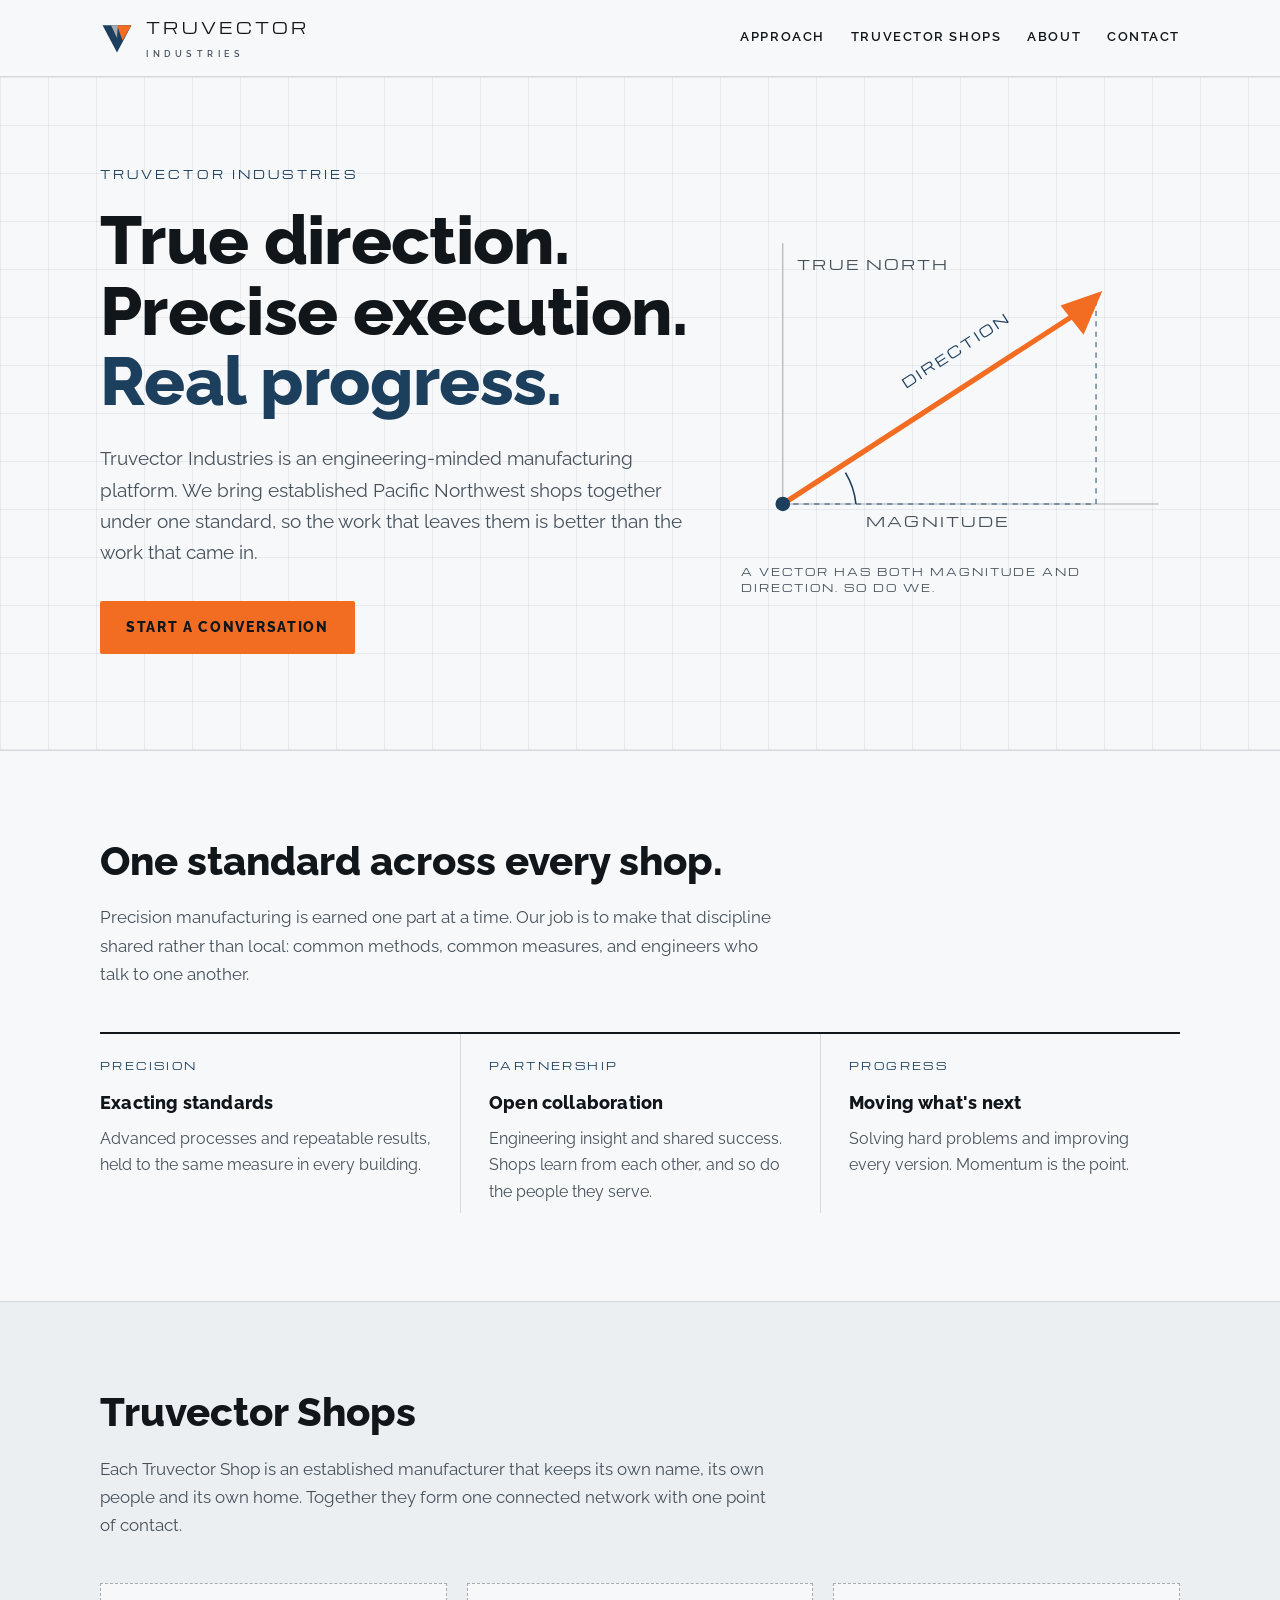
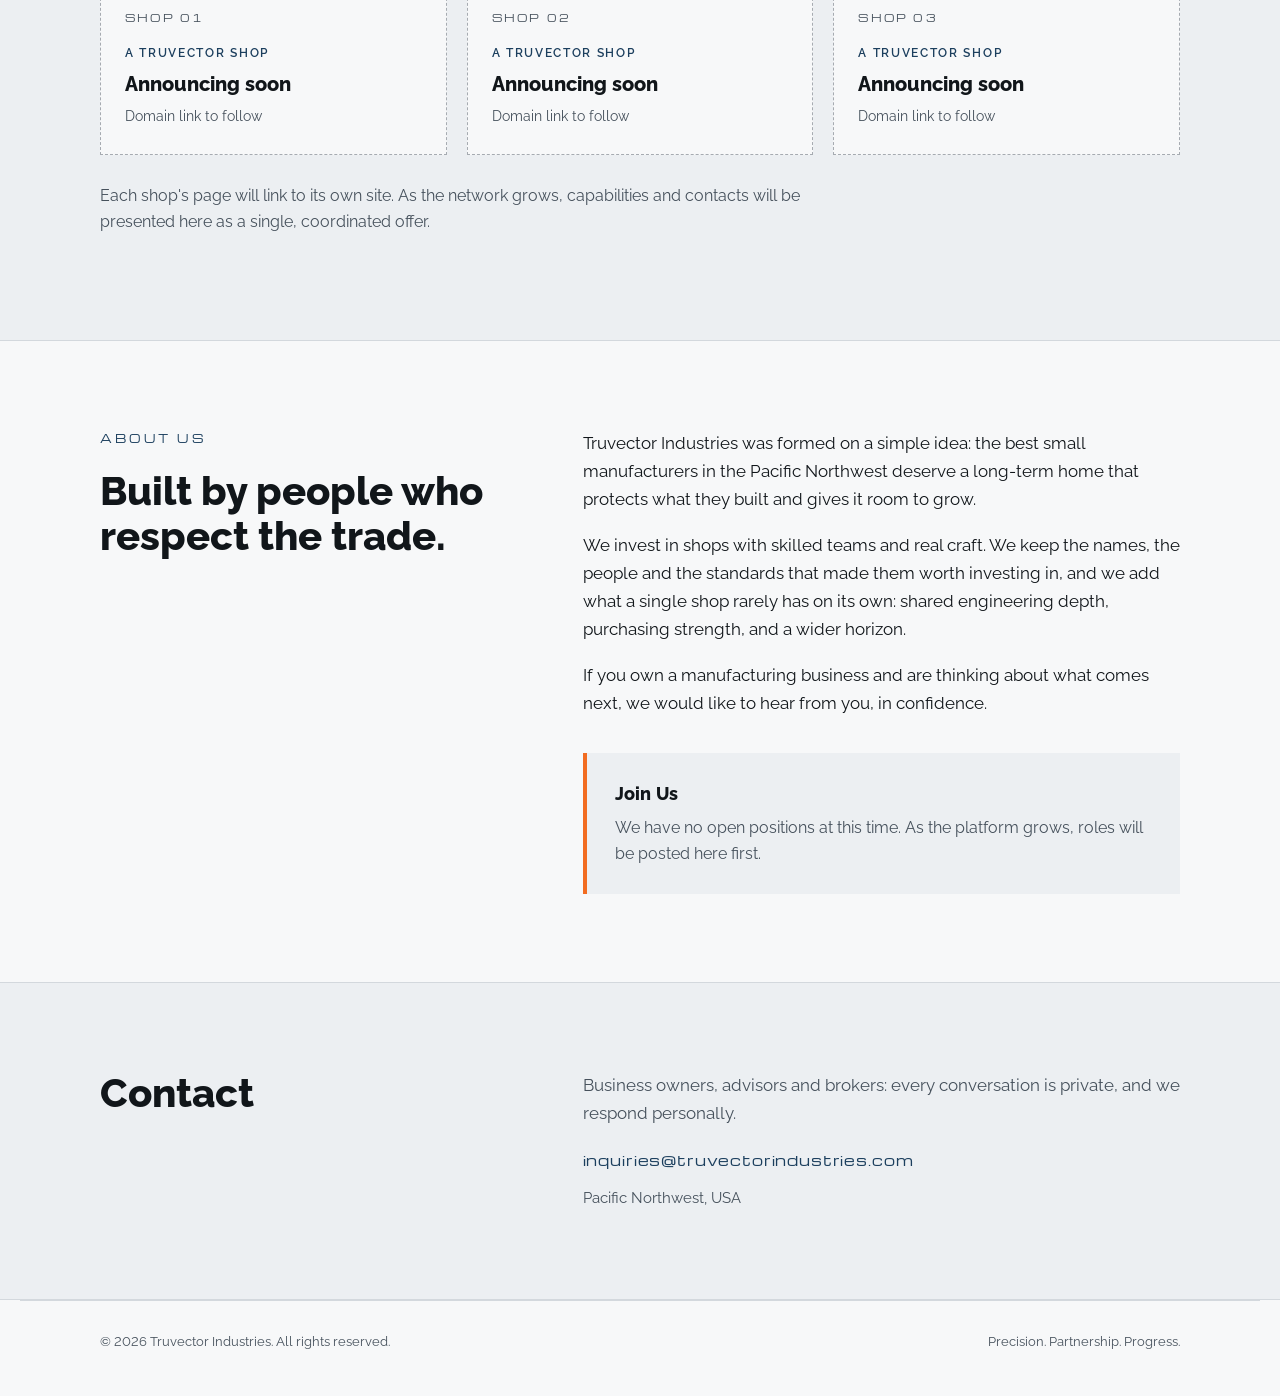
==== public/index.html @ e2d57e3a "Add Truvector CapEx dashboard project Co-Authored-By: Claude Opus 5.5 <noreply@anthropic.com> Claude" ====
<!doctype html>
<html lang="en">
<head>
<meta charset="utf-8">
<meta name="viewport" content="width=device-width, initial-scale=1">
<meta name="robots" content="noindex, nofollow">
<title>Truvector Industries</title>
<link rel="preconnect" href="https://fonts.googleapis.com">
<link rel="preconnect" href="https://fonts.gstatic.com" crossorigin>
<link rel="stylesheet" href="https://fonts.googleapis.com/css2?family=Michroma&family=Raleway:wght@400;500;600;800&family=IBM+Plex+Mono:wght@400;600&display=swap">
<style>body{margin:0}html{-webkit-text-size-adjust:100%}

:root {
  --bg: #F7F8F9;
  --bg-alt: #ECEFF2;
  --ink: #11161A;
  --ink-soft: #46515C;
  --blue: #1C3F5E;
  --blue-text: #1C3F5E;
  --orange: #F26C21;
  --silver: #A6ABB1;
  --rule: #D3D8DD;
  --grid: rgba(28,63,94,.07);
  --btn-bg: #F26C21;
  --btn-ink: #11161A;
  --panel: #FFFFFF;
  --up: #2F6B45;
  --down: #9A3324;
  --track: #E3E7EB;
  --font-mono: "IBM Plex Mono", ui-monospace, Menlo, Consolas, monospace;
  --font-display: "Raleway", "Helvetica Neue", Arial, sans-serif;
  --font-tech: "Michroma", "Eurostile", "Arial Black", sans-serif;
}
@media (prefers-color-scheme: dark) {
  :root:not([data-theme="light"]) {
    color-scheme: dark;
    --bg: #0F151A;
    --bg-alt: #151C22;
    --ink: #EEF1F4;
    --ink-soft: #AEB7C0;
    --blue-text: #8CB4DB;
    --rule: #2A343D;
    --grid: rgba(140,180,219,.08);
    --panel: #151C22;
    --up: #7DBE92;
    --down: #E58A78;
    --track: #232D35;
  }
}
:root[data-theme="dark"] {
  color-scheme: dark;
  --bg: #0F151A;
  --bg-alt: #151C22;
  --ink: #EEF1F4;
  --ink-soft: #AEB7C0;
  --blue-text: #8CB4DB;
  --rule: #2A343D;
  --grid: rgba(140,180,219,.08);
  --panel: #151C22;
  --up: #7DBE92;
  --down: #E58A78;
  --track: #232D35;
}

* { box-sizing: border-box; }
html { scroll-behavior: smooth; }
body {
  background: var(--bg);
  color: var(--ink);
  font-family: var(--font-display);
  font-size: 17px;
  line-height: 1.65;
  font-variant-numeric: lining-nums;
  padding-inline: 20px;
}
@media (prefers-reduced-motion: reduce) { html { scroll-behavior: auto; } }

a { color: var(--blue-text); }
:focus-visible { outline: 3px solid var(--blue-text); outline-offset: 3px; }
.lg-b { fill: var(--blue-text); } .lg-o { fill: var(--orange); } .lg-s { fill: var(--silver); }
.dg-axis { stroke: var(--silver); } .dg-dash { stroke: var(--blue-text); opacity: .6; } .dg-dot { fill: var(--blue-text); } .dg-arc { stroke: var(--blue-text); }
.dg-t text { fill: var(--ink-soft); } .dg-t text.b { fill: var(--blue-text); }
.skip { position: absolute; left: 16px; top: -100px; z-index: 10; background: var(--ink); color: var(--bg); padding: 12px 18px; font-weight: 800; text-decoration: none; }
.skip:focus { top: 8px; }
.vh { position: absolute; width: 1px; height: 1px; margin: -1px; padding: 0; overflow: hidden; clip: rect(0 0 0 0); white-space: nowrap; border: 0; }

.wrap { max-width: 1080px; margin-inline: auto; }

/* header */
.site-header {
  position: sticky; top: env(safe-area-inset-top, 0px); z-index: 5;
  background: var(--bg);
  border-bottom: 1px solid var(--rule);
  margin-inline: -20px; padding-inline: 20px;
}
.site-header .wrap { display: flex; align-items: center; justify-content: space-between; gap: 16px; padding-block: 14px; }
.brand { display: flex; align-items: center; gap: 12px; text-decoration: none; color: var(--ink); }
.brand svg { width: 34px; height: 34px; flex: none; }
.brand-name { font-family: var(--font-tech); font-size: 15px; letter-spacing: .22em; line-height: 1; }
.brand-sub { display: block; font-size: 9px; letter-spacing: .5em; color: var(--ink-soft); margin-top: 5px; font-family: var(--font-display); font-weight: 600; }
nav { display: flex; gap: 26px; }
nav a { display: inline-flex; align-items: center; min-height: 44px; font-size: 13px; letter-spacing: .12em; text-transform: uppercase; font-weight: 600; color: var(--ink); text-decoration: none; border-bottom: 2px solid transparent; }
nav a:hover { border-bottom-color: var(--orange); }
@media (max-width: 720px) { nav a:not(.keep) { display: none; } nav { gap: 0; } }

/* hero */
.hero {
  background-image:
    linear-gradient(var(--grid) 1px, transparent 1px),
    linear-gradient(90deg, var(--grid) 1px, transparent 1px);
  background-size: 48px 48px;
  margin-inline: -20px; padding-inline: 20px;
  border-bottom: 1px solid var(--rule);
}
.hero .wrap { display: grid; grid-template-columns: 1.15fr .85fr; gap: 48px; align-items: center; padding-block: 88px 96px; }
@media (max-width: 860px) { .hero .wrap { grid-template-columns: 1fr; gap: 36px; padding-block: 56px 64px; } }
.eyebrow { font-family: var(--font-tech); font-size: 11px; letter-spacing: .28em; text-transform: uppercase; color: var(--blue-text); margin: 0 0 22px; }
h1 { font-size: clamp(38px, 6vw, 68px); line-height: 1.04; font-weight: 800; letter-spacing: -.01em; margin: 0 0 26px; text-wrap: balance; }
h1 .o { color: var(--blue-text); }
.lede { font-size: 19px; color: var(--ink-soft); max-width: 34em; margin: 0 0 32px; }
.btn { display: inline-block; background: var(--btn-bg); color: var(--btn-ink); font-weight: 800; font-size: 14px; letter-spacing: .12em; text-transform: uppercase; text-decoration: none; padding: 15px 26px; border-radius: 2px; }
.btn:hover { filter: brightness(1.06); }
.hero figure { margin: 0; }
.hero svg { width: 100%; height: auto; display: block; }
.hero figcaption { font-family: var(--font-tech); font-size: 10px; letter-spacing: .2em; text-transform: uppercase; color: var(--ink-soft); margin-top: 8px; }

/* sections */
section { padding-block: 88px; scroll-margin-top: 70px; }
@media (max-width: 720px) { section { padding-block: 60px; } }
.alt { background: var(--bg-alt); margin-inline: -20px; padding-inline: 20px; border-block: 1px solid var(--rule); }
h2 { font-size: clamp(28px, 4vw, 40px); line-height: 1.12; font-weight: 800; margin: 0 0 20px; text-wrap: balance; }
h3 { font-size: 18px; font-weight: 800; margin: 0 0 8px; letter-spacing: .01em; }
.intro { max-width: 40em; color: var(--ink-soft); margin: 0 0 44px; }
.split { display: grid; grid-template-columns: 5fr 7fr; gap: 56px; }
@media (max-width: 860px) { .split { grid-template-columns: 1fr; gap: 24px; } }

/* pillars */
.pillars { display: grid; grid-template-columns: repeat(3, 1fr); gap: 0; border-top: 2px solid var(--ink); }
.pillar { padding: 24px 28px 8px 0; }
.pillar + .pillar { padding-left: 28px; border-left: 1px solid var(--rule); }
.pillar p { margin: 0; color: var(--ink-soft); font-size: 16px; }
.pillar .tag { font-family: var(--font-tech); font-size: 10px; letter-spacing: .24em; color: var(--blue-text); display: block; margin-bottom: 14px; }
@media (max-width: 760px) {
  .pillars { grid-template-columns: 1fr; }
  .pillar, .pillar + .pillar { padding: 22px 0; border-left: 0; border-bottom: 1px solid var(--rule); }
}

/* shops */
.shops { display: grid; grid-template-columns: repeat(3, 1fr); gap: 20px; margin-top: 8px; }
@media (max-width: 860px) { .shops { grid-template-columns: 1fr; } }
.slot { border: 1.5px dashed var(--silver); padding: 26px 24px; min-height: 172px; display: flex; flex-direction: column; justify-content: space-between; background: var(--bg); }
.slot .kicker { font-family: var(--font-tech); font-size: 10px; letter-spacing: .22em; text-transform: uppercase; color: var(--ink-soft); }
.slot .nm { font-size: 20px; font-weight: 800; }
.slot .nm small { display: block; font-size: 12px; font-weight: 600; letter-spacing: .14em; text-transform: uppercase; color: var(--blue-text); margin-bottom: 4px; }
.slot .dom { font-size: 14px; color: var(--ink-soft); margin: 4px 0 0; }
.shop-note { margin-top: 28px; max-width: 44em; color: var(--ink-soft); font-size: 16px; }

/* about */
.about-body p { margin: 0 0 18px; max-width: 40em; }
.join { margin-top: 36px; padding: 26px 28px; border-left: 4px solid var(--orange); background: var(--bg-alt); max-width: 40em; }
.join h3 { margin-bottom: 6px; }
.join p { margin: 0; color: var(--ink-soft); font-size: 16px; }

/* contact */
.contact-box { display: grid; grid-template-columns: 5fr 7fr; gap: 56px; align-items: start; }
@media (max-width: 860px) { .contact-box { grid-template-columns: 1fr; gap: 20px; } }
.addr { font-family: var(--font-tech); font-size: 14px; letter-spacing: .06em; word-break: break-all; user-select: all; color: var(--blue-text); }

footer { border-top: 1px solid var(--rule); padding-block: 30px 44px; font-size: 13px; color: var(--ink-soft); }
footer .wrap { display: flex; flex-wrap: wrap; justify-content: space-between; gap: 10px 24px; }
</style>
</head>
<body>

<a class="skip" href="#main">Skip to main content</a>
<header class="site-header">
  <div class="wrap">
    <a class="brand" href="#main" aria-label="Truvector Industries, home">
      <svg viewBox="0 0 40 40" aria-hidden="true">
        <!-- PLACEHOLDER Vector Mark: replace with final SVG when logo files are produced -->
        <polygon class="lg-b" points="3,5 37,5 20,37"/>
        <polygon class="lg-o" points="20,5 37,5 26.5,23"/>
        <polygon class="lg-s" points="13,5 21,5 20,20"/>
      </svg>
      <span><span class="brand-name">TRUVECTOR</span><span class="brand-sub">INDUSTRIES</span></span>
    </a>
    <nav aria-label="Primary">
      <a href="#approach">Approach</a>
      <a href="#shops">Truvector Shops</a>
      <a href="#about">About</a>
      <!-- Optional: uncomment to link the CapEx dashboard from the main nav (it is unlinked by default)
      <a href="capex-dashboard.html">Market Data</a> -->
      <a class="keep" href="#contact">Contact</a>
    </nav>
  </div>
</header>

<main id="main" tabindex="-1">
  <div class="hero">
    <div class="wrap">
      <div>
        <p class="eyebrow">Truvector Industries</p>
        <h1>True direction. Precise execution. <span class="o">Real progress.</span></h1>
        <p class="lede">Truvector Industries is an engineering-minded manufacturing platform. We bring established Pacific Northwest shops together under one standard, so the work that leaves them is better than the work that came in.</p>
        <a class="btn" href="#contact">Start a conversation</a>
      </div>
      <figure>
        <svg viewBox="0 0 420 320" role="img" aria-label="Diagram of a vector showing magnitude and direction">
          <g class="dg-axis" fill="none" stroke-width="1">
            <line x1="40" y1="270" x2="400" y2="270"/>
            <line x1="40" y1="270" x2="40" y2="20"/>
          </g>
          <g class="dg-dash" stroke-width="1.5" stroke-dasharray="5 5" fill="none">
            <line x1="40" y1="270" x2="340" y2="270"/>
            <line x1="340" y1="270" x2="340" y2="72"/>
          </g>
          <line x1="40" y1="270" x2="330" y2="82" stroke="#F26C21" stroke-width="5" stroke-linecap="round"/>
          <polygon points="346,66 306,80 328,108" fill="#F26C21"/>
          <circle class="dg-dot" cx="40" cy="270" r="7"/>
          <path class="dg-arc" d="M 110 270 A 70 70 0 0 0 100 240" fill="none" stroke-width="1.5"/>
          <g class="dg-t" font-family="Michroma, Arial, sans-serif" font-size="13" letter-spacing="2">
            <text x="120" y="292">MAGNITUDE</text>
            <text class="b" x="158" y="160" transform="rotate(-33 158 160)">DIRECTION</text>
            <text x="54" y="46">TRUE NORTH</text>
          </g>
        </svg>
        <figcaption>A vector has both magnitude and direction. So do we.</figcaption>
      </figure>
    </div>
  </div>

  <section id="approach">
    <div class="wrap">
      <h2>One standard across every shop.</h2>
      <p class="intro">Precision manufacturing is earned one part at a time. Our job is to make that discipline shared rather than local: common methods, common measures, and engineers who talk to one another.</p>
      <div class="pillars">
        <div class="pillar">
          <span class="tag">PRECISION</span>
          <h3>Exacting standards</h3>
          <p>Advanced processes and repeatable results, held to the same measure in every building.</p>
        </div>
        <div class="pillar">
          <span class="tag">PARTNERSHIP</span>
          <h3>Open collaboration</h3>
          <p>Engineering insight and shared success. Shops learn from each other, and so do the people they serve.</p>
        </div>
        <div class="pillar">
          <span class="tag">PROGRESS</span>
          <h3>Moving what's next</h3>
          <p>Solving hard problems and improving every version. Momentum is the point.</p>
        </div>
      </div>
    </div>
  </section>

  <div class="alt">
    <section id="shops" style="padding-inline:0">
      <div class="wrap">
        <h2>Truvector Shops</h2>
        <p class="intro">Each Truvector Shop is an established manufacturer that keeps its own name, its own people and its own home. Together they form one connected network with one point of contact.</p>
        <div class="shops">
          <div class="slot">
            <span class="kicker">Shop 01</span>
            <div><div class="nm"><small>A Truvector Shop</small>Announcing soon</div><p class="dom">Domain link to follow</p></div>
          </div>
          <div class="slot">
            <span class="kicker">Shop 02</span>
            <div><div class="nm"><small>A Truvector Shop</small>Announcing soon</div><p class="dom">Domain link to follow</p></div>
          </div>
          <div class="slot">
            <span class="kicker">Shop 03</span>
            <div><div class="nm"><small>A Truvector Shop</small>Announcing soon</div><p class="dom">Domain link to follow</p></div>
          </div>
        </div>
        <p class="shop-note">Each shop's page will link to its own site. As the network grows, capabilities and contacts will be presented here as a single, coordinated offer.</p>
      </div>
    </section>
  </div>

  <section id="about">
    <div class="wrap split">
      <div>
        <p class="eyebrow">About Us</p>
        <h2>Built by people who respect the trade.</h2>
      </div>
      <div class="about-body">
        <p>Truvector Industries was formed on a simple idea: the best small manufacturers in the Pacific Northwest deserve a long-term home that protects what they built and gives it room to grow.</p>
        <p>We invest in shops with skilled teams and real craft. We keep the names, the people and the standards that made them worth investing in, and we add what a single shop rarely has on its own: shared engineering depth, purchasing strength, and a wider horizon.</p>
        <p>If you own a manufacturing business and are thinking about what comes next, we would like to hear from you, in confidence.</p>
        <div class="join" id="join">
          <h3>Join Us</h3>
          <p>We have no open positions at this time. As the platform grows, roles will be posted here first.</p>
        </div>
      </div>
    </div>
  </section>

  <div class="alt">
    <section id="contact" style="padding-inline:0">
      <div class="wrap contact-box">
        <div>
          <h2>Contact</h2>
        </div>
        <div>
          <p class="intro" style="margin-bottom:22px">Business owners, advisors and brokers: every conversation is private, and we respond personally.</p>
          <!-- TODO: replace with real mailbox once the domain and email are set up -->
          <p class="addr">inquiries@truvectorindustries.com</p>
          <p style="color:var(--ink-soft);font-size:15px;margin:14px 0 0">Pacific Northwest, USA</p>
        </div>
      </div>
    </section>
  </div>
</main>

<footer>
  <div class="wrap">
    <span>&copy; 2026 Truvector Industries. All rights reserved.</span>
    <span>Precision. Partnership. Progress.</span>
  </div>
</footer>

</body>
</html>
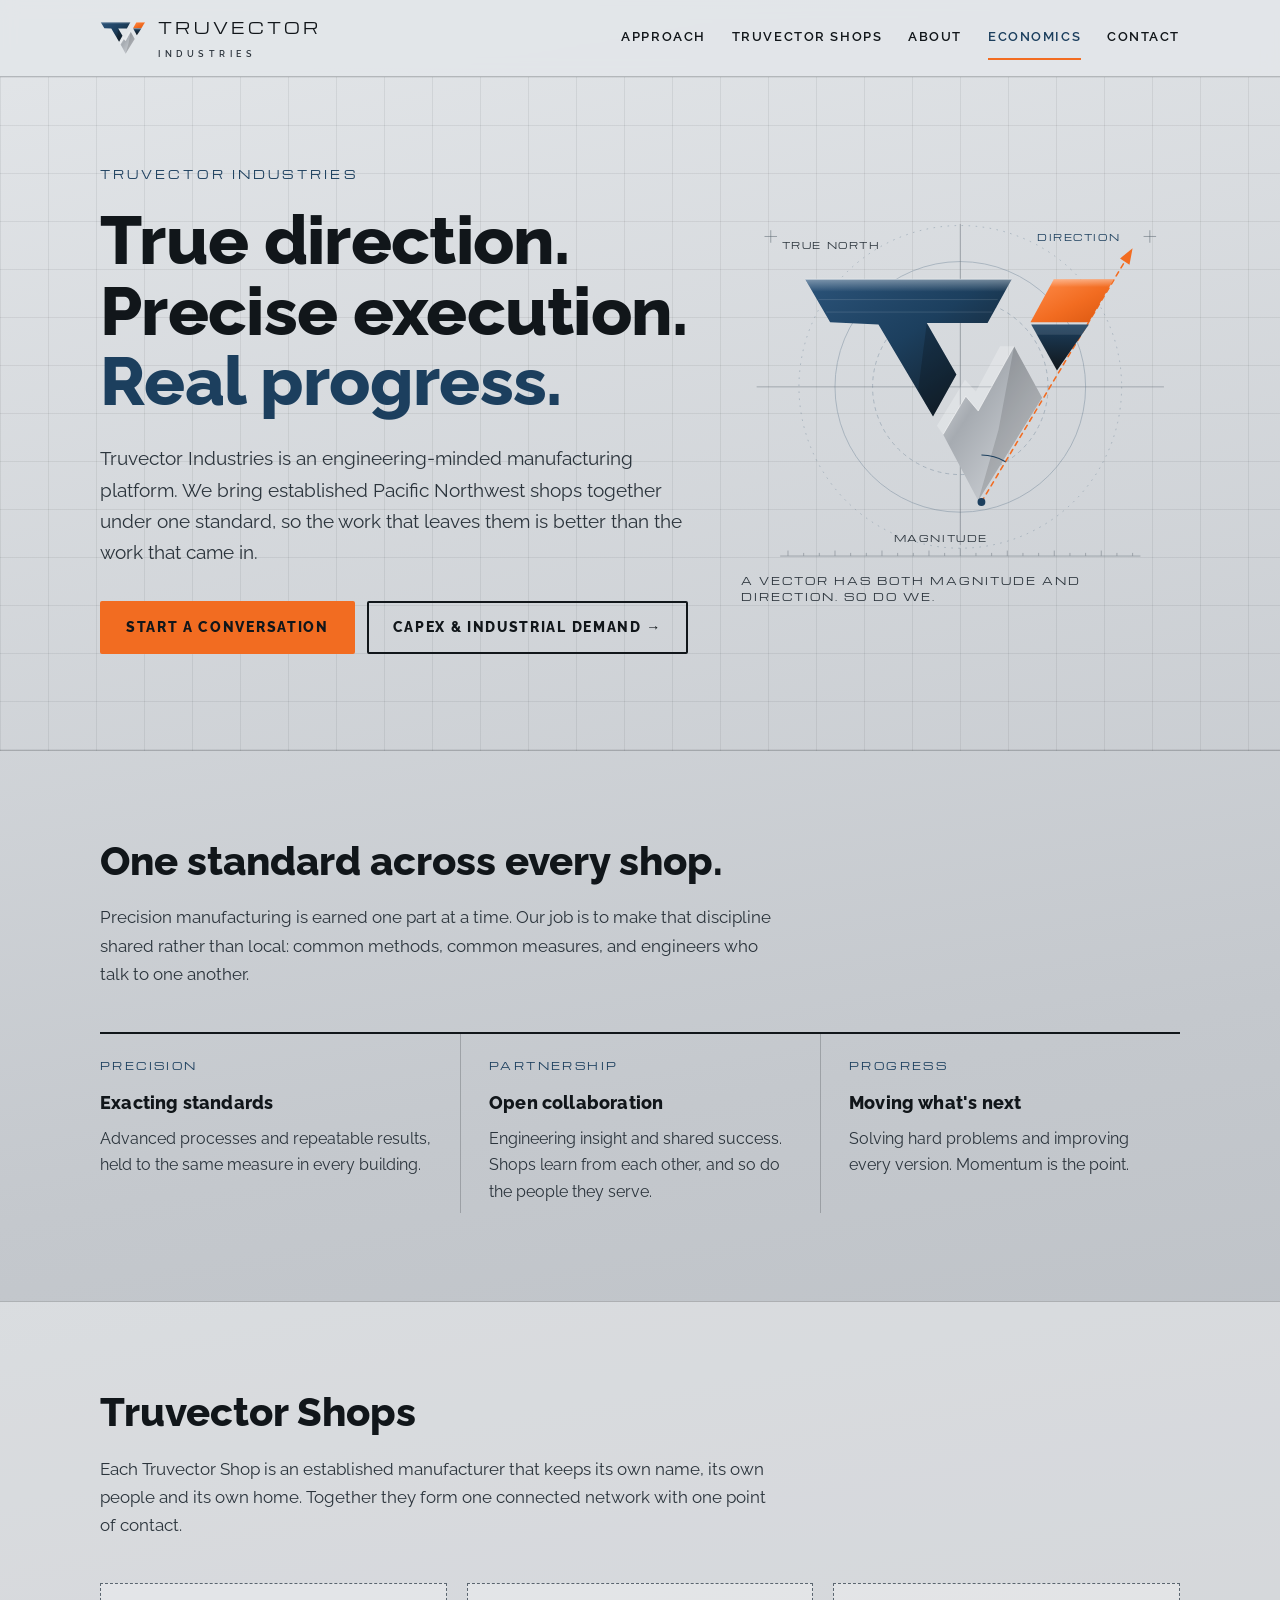
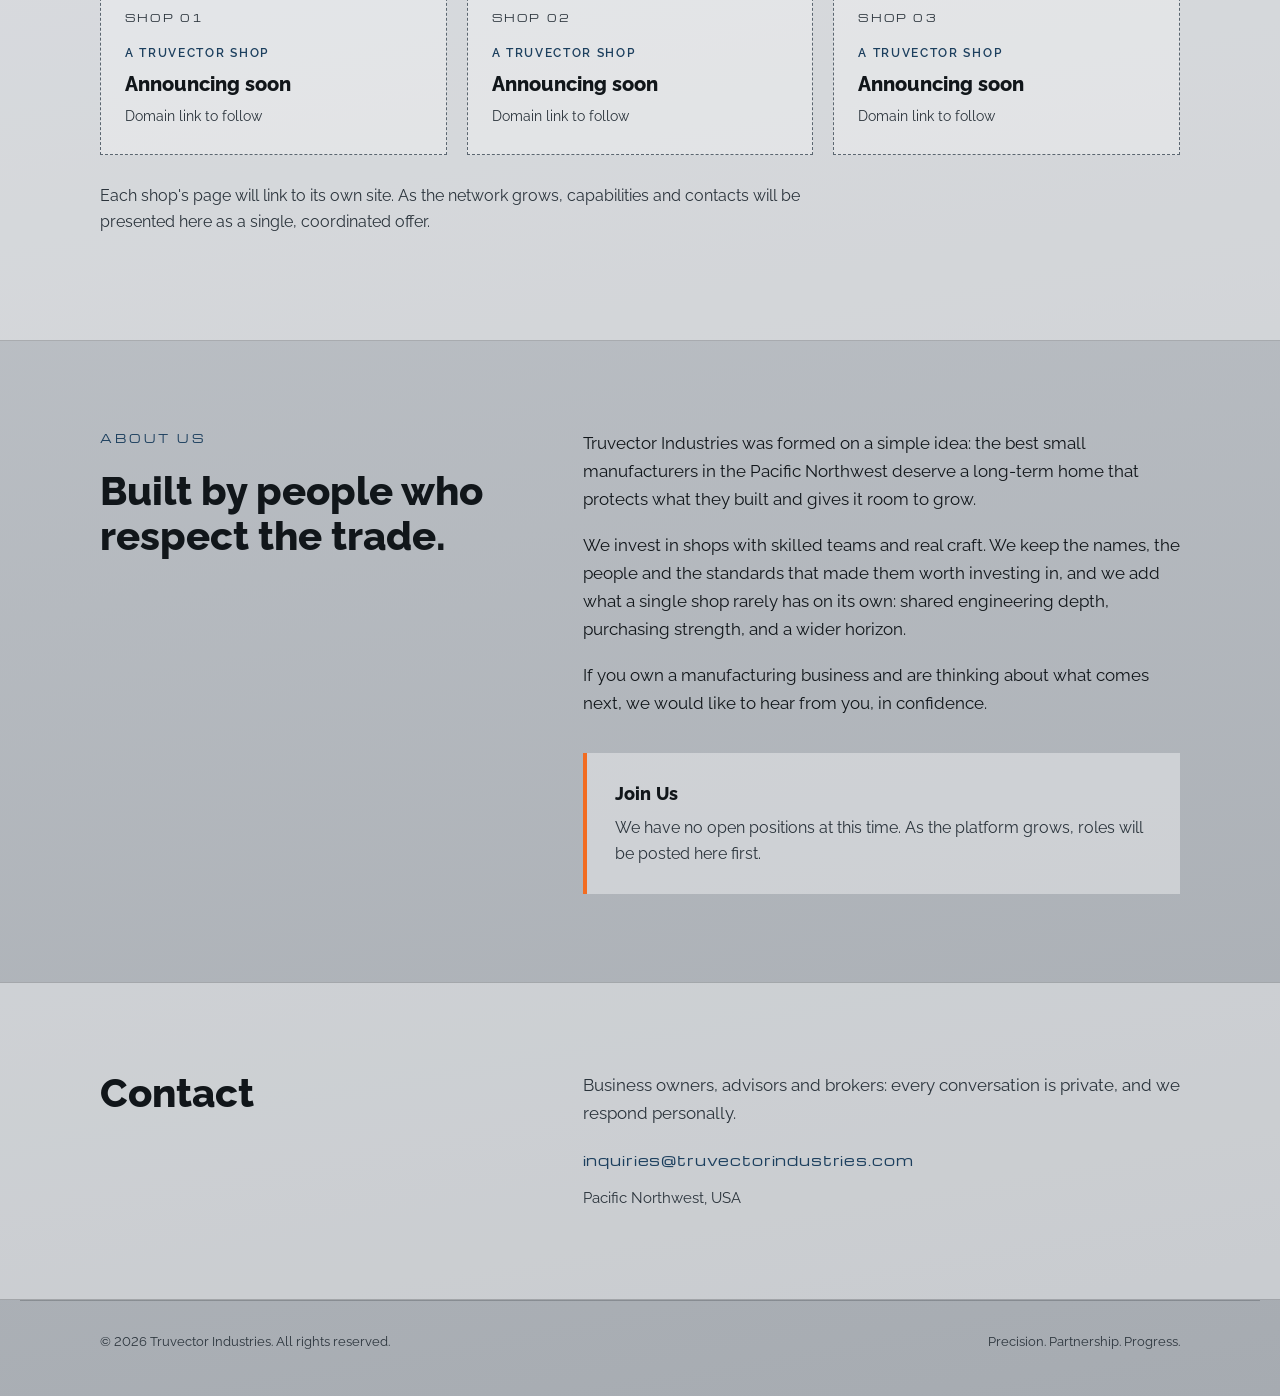
==== commit 28d9ff58: "Detailed Vector mark, Machined Silver gradient, link economics page from home Co-Authored-By: Claude" ====
--- a/public/index.html
+++ b/public/index.html
@@ -4,23 +4,27 @@
 <meta charset="utf-8">
 <meta name="viewport" content="width=device-width, initial-scale=1">
 <meta name="robots" content="noindex, nofollow">
+<link rel="icon" href="favicon.svg" type="image/svg+xml">
 <title>Truvector Industries</title>
 <link rel="preconnect" href="https://fonts.googleapis.com">
 <link rel="preconnect" href="https://fonts.gstatic.com" crossorigin>
 <link rel="stylesheet" href="https://fonts.googleapis.com/css2?family=Michroma&family=Raleway:wght@400;500;600;800&family=IBM+Plex+Mono:wght@400;600&display=swap">
 <style>body{margin:0}html{-webkit-text-size-adjust:100%}
 
+/* Machined Silver (#A6ABB1) is the page colour: a gradient from a light tint of it down to the pure brand value. */
 :root {
-  --bg: #F7F8F9;
-  --bg-alt: #ECEFF2;
+  color-scheme: light;
+  --silver-hi: #E3E6E9;
+  --silver: #A6ABB1;
+  --bg: #C9CDD1;
+  --bg-alt: rgba(255,255,255,.38);
   --ink: #11161A;
-  --ink-soft: #46515C;
+  --ink-soft: #2B343C;
   --blue: #1C3F5E;
   --blue-text: #1C3F5E;
   --orange: #F26C21;
-  --silver: #A6ABB1;
-  --rule: #D3D8DD;
-  --grid: rgba(28,63,94,.07);
+  --rule: rgba(17,22,26,.22);
+  --grid: rgba(17,22,26,.07);
   --btn-bg: #F26C21;
   --btn-ink: #11161A;
   --panel: #FFFFFF;
@@ -31,41 +35,17 @@
   --font-display: "Raleway", "Helvetica Neue", Arial, sans-serif;
   --font-tech: "Michroma", "Eurostile", "Arial Black", sans-serif;
 }
-@media (prefers-color-scheme: dark) {
-  :root:not([data-theme="light"]) {
-    color-scheme: dark;
-    --bg: #0F151A;
-    --bg-alt: #151C22;
-    --ink: #EEF1F4;
-    --ink-soft: #AEB7C0;
-    --blue-text: #8CB4DB;
-    --rule: #2A343D;
-    --grid: rgba(140,180,219,.08);
-    --panel: #151C22;
-    --up: #7DBE92;
-    --down: #E58A78;
-    --track: #232D35;
-  }
-}
-:root[data-theme="dark"] {
-  color-scheme: dark;
-  --bg: #0F151A;
-  --bg-alt: #151C22;
-  --ink: #EEF1F4;
-  --ink-soft: #AEB7C0;
-  --blue-text: #8CB4DB;
-  --rule: #2A343D;
-  --grid: rgba(140,180,219,.08);
-  --panel: #151C22;
-  --up: #7DBE92;
-  --down: #E58A78;
-  --track: #232D35;
-}
 
 * { box-sizing: border-box; }
 html { scroll-behavior: smooth; }
+html {
+  background: var(--silver);
+  background-image: linear-gradient(170deg, var(--silver-hi) 0%, #C4C8CD 38%, var(--silver) 100%);
+  background-repeat: no-repeat;
+  min-height: 100%;
+}
 body {
-  background: var(--bg);
+  background: transparent;
   color: var(--ink);
   font-family: var(--font-display);
   font-size: 17px;
@@ -77,8 +57,8 @@
 
 a { color: var(--blue-text); }
 :focus-visible { outline: 3px solid var(--blue-text); outline-offset: 3px; }
-.lg-b { fill: var(--blue-text); } .lg-o { fill: var(--orange); } .lg-s { fill: var(--silver); }
-.dg-axis { stroke: var(--silver); } .dg-dash { stroke: var(--blue-text); opacity: .6; } .dg-dot { fill: var(--blue-text); } .dg-arc { stroke: var(--blue-text); }
+.dg-ring { stroke: var(--blue-text); opacity: .3; }
+.dg-axis { stroke: #5B6670; opacity: .55; } .dg-dash { stroke: var(--blue-text); opacity: .6; } .dg-dot { fill: var(--blue-text); } .dg-arc { stroke: var(--blue-text); }
 .dg-t text { fill: var(--ink-soft); } .dg-t text.b { fill: var(--blue-text); }
 .skip { position: absolute; left: 16px; top: -100px; z-index: 10; background: var(--ink); color: var(--bg); padding: 12px 18px; font-weight: 800; text-decoration: none; }
 .skip:focus { top: 8px; }
@@ -89,19 +69,21 @@
 /* header */
 .site-header {
   position: sticky; top: env(safe-area-inset-top, 0px); z-index: 5;
-  background: var(--bg);
+  background: rgba(227,230,233,.9);
+  -webkit-backdrop-filter: blur(8px); backdrop-filter: blur(8px);
   border-bottom: 1px solid var(--rule);
   margin-inline: -20px; padding-inline: 20px;
 }
 .site-header .wrap { display: flex; align-items: center; justify-content: space-between; gap: 16px; padding-block: 14px; }
 .brand { display: flex; align-items: center; gap: 12px; text-decoration: none; color: var(--ink); }
-.brand svg { width: 34px; height: 34px; flex: none; }
+.brand svg { width: 46px; height: 34px; flex: none; }
 .brand-name { font-family: var(--font-tech); font-size: 15px; letter-spacing: .22em; line-height: 1; }
 .brand-sub { display: block; font-size: 9px; letter-spacing: .5em; color: var(--ink-soft); margin-top: 5px; font-family: var(--font-display); font-weight: 600; }
 nav { display: flex; gap: 26px; }
+nav a.econ { color: var(--blue-text); border-bottom-color: var(--orange); }
 nav a { display: inline-flex; align-items: center; min-height: 44px; font-size: 13px; letter-spacing: .12em; text-transform: uppercase; font-weight: 600; color: var(--ink); text-decoration: none; border-bottom: 2px solid transparent; }
 nav a:hover { border-bottom-color: var(--orange); }
-@media (max-width: 720px) { nav a:not(.keep) { display: none; } nav { gap: 0; } }
+@media (max-width: 720px) { nav a:not(.keep) { display: none; } nav { gap: 20px; } }
 
 /* hero */
 .hero {
@@ -120,9 +102,13 @@
 .lede { font-size: 19px; color: var(--ink-soft); max-width: 34em; margin: 0 0 32px; }
 .btn { display: inline-block; background: var(--btn-bg); color: var(--btn-ink); font-weight: 800; font-size: 14px; letter-spacing: .12em; text-transform: uppercase; text-decoration: none; padding: 15px 26px; border-radius: 2px; }
 .btn:hover { filter: brightness(1.06); }
+.btn.ghost { background: transparent; color: var(--ink); border: 2px solid var(--ink); padding: 13px 24px; margin-left: 12px; }
+.btn.ghost:hover { background: var(--ink); color: #F7F8F9; filter: none; }
+.cta-row { display: flex; flex-wrap: wrap; gap: 12px; align-items: center; }
+.cta-row .btn.ghost { margin-left: 0; }
 .hero figure { margin: 0; }
 .hero svg { width: 100%; height: auto; display: block; }
-.hero figcaption { font-family: var(--font-tech); font-size: 10px; letter-spacing: .2em; text-transform: uppercase; color: var(--ink-soft); margin-top: 8px; }
+.hero figcaption, .mark-fig figcaption { font-family: var(--font-tech); font-size: 10px; letter-spacing: .2em; text-transform: uppercase; color: var(--ink-soft); margin-top: 8px; }
 
 /* sections */
 section { padding-block: 88px; scroll-margin-top: 70px; }
@@ -148,7 +134,7 @@
 /* shops */
 .shops { display: grid; grid-template-columns: repeat(3, 1fr); gap: 20px; margin-top: 8px; }
 @media (max-width: 860px) { .shops { grid-template-columns: 1fr; } }
-.slot { border: 1.5px dashed var(--silver); padding: 26px 24px; min-height: 172px; display: flex; flex-direction: column; justify-content: space-between; background: var(--bg); }
+.slot { border: 1.5px dashed #5B6670; padding: 26px 24px; min-height: 172px; display: flex; flex-direction: column; justify-content: space-between; background: rgba(255,255,255,.3); }
 .slot .kicker { font-family: var(--font-tech); font-size: 10px; letter-spacing: .22em; text-transform: uppercase; color: var(--ink-soft); }
 .slot .nm { font-size: 20px; font-weight: 800; }
 .slot .nm small { display: block; font-size: 12px; font-weight: 600; letter-spacing: .14em; text-transform: uppercase; color: var(--blue-text); margin-bottom: 4px; }
@@ -171,25 +157,107 @@
 </style>
 </head>
 <body>
+<svg class="mark-defs" width="0" height="0" aria-hidden="true" focusable="false" style="position:absolute;width:0;height:0;overflow:hidden">
+  <defs>
+    <linearGradient id="tvNavy" x1="0" y1="0" x2="1" y2="1">
+      <stop offset="0" stop-color="#2B5379"/>
+      <stop offset=".45" stop-color="#1C3F5E"/>
+      <stop offset="1" stop-color="#11161A"/>
+    </linearGradient>
+    <linearGradient id="tvNavy2" x1="0" y1="0" x2="0" y2="1">
+      <stop offset="0" stop-color="#1C3F5E"/>
+      <stop offset="1" stop-color="#11161A"/>
+    </linearGradient>
+    <linearGradient id="tvOrange" x1="0" y1="0" x2="1" y2="1">
+      <stop offset="0" stop-color="#FF8C4A"/>
+      <stop offset=".55" stop-color="#F26C21"/>
+      <stop offset="1" stop-color="#D9560F"/>
+    </linearGradient>
+    <linearGradient id="tvSilver" x1="0" y1="0" x2="1" y2="1">
+      <stop offset="0" stop-color="#E4E7EA"/>
+      <stop offset=".35" stop-color="#A6ABB1"/>
+      <stop offset=".7" stop-color="#C3C7CC"/>
+      <stop offset="1" stop-color="#7C828A"/>
+    </linearGradient>
+    <linearGradient id="tvSheen" x1="0" y1="0" x2="0" y2="1">
+      <stop offset="0" stop-color="#fff" stop-opacity=".38"/>
+      <stop offset="1" stop-color="#fff" stop-opacity="0"/>
+    </linearGradient>
+
+    <!-- Vector mark (Concept 1), drawn in the coordinate space of the approved logo file. -->
+    <symbol id="tv-mark" viewBox="240 172 412 304">
+      <!-- navy T / V body (traced from the approved logo file) -->
+      <polygon fill="url(#tvNavy)" points="247,182 512,182 481,238 403,238 441,304 411,358 341,240 279,237"/>
+      <polygon fill="url(#tvSheen)" points="247,182 512,182 504,198 256,198"/>
+      <polygon fill="#000" opacity=".2" points="403,238 441,304 411,358 392,324"/>
+      <polyline fill="none" stroke="#fff" stroke-opacity=".4" stroke-width="1.5" stroke-linejoin="round" points="247,182 512,182"/>
+      <!-- fine machining lines across the bar -->
+      <g stroke="#fff" stroke-opacity=".16" stroke-width="1" fill="none">
+        <line x1="264" y1="208" x2="494" y2="208"/>
+        <line x1="274" y1="224" x2="487" y2="224"/>
+      </g>
+      <!-- signal orange blade -->
+      <polygon fill="url(#tvOrange)" points="566,182 643,182 611,237 536,237"/>
+      <polygon fill="url(#tvSheen)" points="566,182 643,182 637,192 560,192"/>
+      <!-- navy tail beneath the blade -->
+      <polygon fill="url(#tvNavy2)" points="537,240 611,240 570,299"/>
+      <polygon fill="#fff" opacity=".10" points="537,240 611,240 604,253 544,253"/>
+      <!-- machined silver chevron -->
+      <polygon fill="url(#tvSilver)" points="515,268 551,334 469,466 424,381 453,332 469,351"/>
+      <polygon fill="#000" opacity=".13" points="515,268 551,334 469,466 495,375"/>
+      <polygon fill="#fff" opacity=".24" points="424,381 453,332 469,351 515,268 497,268 466,326 452,311 416,370"/>
+      <polyline fill="none" stroke="#fff" stroke-opacity=".55" stroke-width="1.2" stroke-linejoin="round" points="424,381 453,332 469,351 515,268"/>
+    </symbol>
+
+    <!-- Hero figure: the mark inside a precision / coordinate construction. -->
+    <symbol id="tv-hero" viewBox="0 0 560 450">
+      <g class="dg-ring" fill="none" stroke-width="1">
+        <circle cx="280" cy="222" r="206" stroke-dasharray="2 7"/>
+        <circle cx="280" cy="222" r="160"/>
+        <circle cx="280" cy="222" r="112" stroke-dasharray="5 5"/>
+      </g>
+      <g class="dg-axis" fill="none" stroke-width="1">
+        <line x1="20" y1="222" x2="540" y2="222"/>
+        <line x1="280" y1="14" x2="280" y2="424"/>
+      </g>
+      <!-- ruler -->
+      <g class="dg-axis" stroke-width="1">
+        <path d="M60 438v-7M80 438v-4M100 438v-4M120 438v-7M140 438v-4M160 438v-4M180 438v-7M200 438v-4M220 438v-4M240 438v-7M260 438v-4M280 438v-10M300 438v-4M320 438v-4M340 438v-7M360 438v-4M380 438v-4M400 438v-7M420 438v-4M440 438v-4M460 438v-7M480 438v-4M500 438v-4"/>
+        <line x1="50" y1="438" x2="510" y2="438"/>
+      </g>
+      <!-- registration crosses -->
+      <g class="dg-axis" stroke-width="1.2" fill="none">
+        <path d="M30 30h16M38 22v16"/><path d="M514 30h16M522 22v16"/>
+      </g>
+      <!-- trajectory vector, drawn behind the mark: silver tip to beyond the orange blade -->
+      <line x1="307" y1="369" x2="490" y2="62" stroke="#F26C21" stroke-width="2" stroke-dasharray="6 6" stroke-linecap="round"/>
+      <polygon points="500,45 496,66 484,58" fill="#F26C21"/>
+      <!-- the mark -->
+      <use href="#tv-mark" x="75" y="74" width="410" height="304"/>
+      <circle class="dg-dot" cx="307" cy="369" r="5"/>
+      <path class="dg-arc" d="M 307 309 A 60 60 0 0 1 337.7 317.5" fill="none" stroke-width="1.5"/>
+      <g class="dg-t" font-family="Michroma, Arial, sans-serif" font-size="11" letter-spacing="2">
+        <text x="195" y="420">MAGNITUDE</text>
+        <text class="b" x="378" y="36">DIRECTION</text>
+        <text x="52" y="46">TRUE NORTH</text>
+      </g>
+    </symbol>
+  </defs>
+</svg>
+
 
 <a class="skip" href="#main">Skip to main content</a>
 <header class="site-header">
   <div class="wrap">
     <a class="brand" href="#main" aria-label="Truvector Industries, home">
-      <svg viewBox="0 0 40 40" aria-hidden="true">
-        <!-- PLACEHOLDER Vector Mark: replace with final SVG when logo files are produced -->
-        <polygon class="lg-b" points="3,5 37,5 20,37"/>
-        <polygon class="lg-o" points="20,5 37,5 26.5,23"/>
-        <polygon class="lg-s" points="13,5 21,5 20,20"/>
-      </svg>
+      <svg viewBox="0 0 412 304" aria-hidden="true" focusable="false"><use href="#tv-mark"/></svg>
       <span><span class="brand-name">TRUVECTOR</span><span class="brand-sub">INDUSTRIES</span></span>
     </a>
     <nav aria-label="Primary">
       <a href="#approach">Approach</a>
       <a href="#shops">Truvector Shops</a>
       <a href="#about">About</a>
-      <!-- Optional: uncomment to link the CapEx dashboard from the main nav (it is unlinked by default)
-      <a href="capex-dashboard.html">Market Data</a> -->
+      <a class="keep econ" href="capex-dashboard.html">Economics</a>
       <a class="keep" href="#contact">Contact</a>
     </nav>
   </div>
@@ -202,28 +270,13 @@
         <p class="eyebrow">Truvector Industries</p>
         <h1>True direction. Precise execution. <span class="o">Real progress.</span></h1>
         <p class="lede">Truvector Industries is an engineering-minded manufacturing platform. We bring established Pacific Northwest shops together under one standard, so the work that leaves them is better than the work that came in.</p>
-        <a class="btn" href="#contact">Start a conversation</a>
-      </div>
-      <figure>
-        <svg viewBox="0 0 420 320" role="img" aria-label="Diagram of a vector showing magnitude and direction">
-          <g class="dg-axis" fill="none" stroke-width="1">
-            <line x1="40" y1="270" x2="400" y2="270"/>
-            <line x1="40" y1="270" x2="40" y2="20"/>
-          </g>
-          <g class="dg-dash" stroke-width="1.5" stroke-dasharray="5 5" fill="none">
-            <line x1="40" y1="270" x2="340" y2="270"/>
-            <line x1="340" y1="270" x2="340" y2="72"/>
-          </g>
-          <line x1="40" y1="270" x2="330" y2="82" stroke="#F26C21" stroke-width="5" stroke-linecap="round"/>
-          <polygon points="346,66 306,80 328,108" fill="#F26C21"/>
-          <circle class="dg-dot" cx="40" cy="270" r="7"/>
-          <path class="dg-arc" d="M 110 270 A 70 70 0 0 0 100 240" fill="none" stroke-width="1.5"/>
-          <g class="dg-t" font-family="Michroma, Arial, sans-serif" font-size="13" letter-spacing="2">
-            <text x="120" y="292">MAGNITUDE</text>
-            <text class="b" x="158" y="160" transform="rotate(-33 158 160)">DIRECTION</text>
-            <text x="54" y="46">TRUE NORTH</text>
-          </g>
-        </svg>
+        <div class="cta-row">
+          <a class="btn" href="#contact">Start a conversation</a>
+          <a class="btn ghost" href="capex-dashboard.html">CapEx &amp; industrial demand &rarr;</a>
+        </div>
+      </div>
+      <figure class="mark-fig">
+        <svg viewBox="0 0 560 450" role="img" aria-label="The Truvector vector mark set inside a coordinate grid, with a trajectory line showing direction and magnitude"><use href="#tv-hero"/></svg>
         <figcaption>A vector has both magnitude and direction. So do we.</figcaption>
       </figure>
     </div>
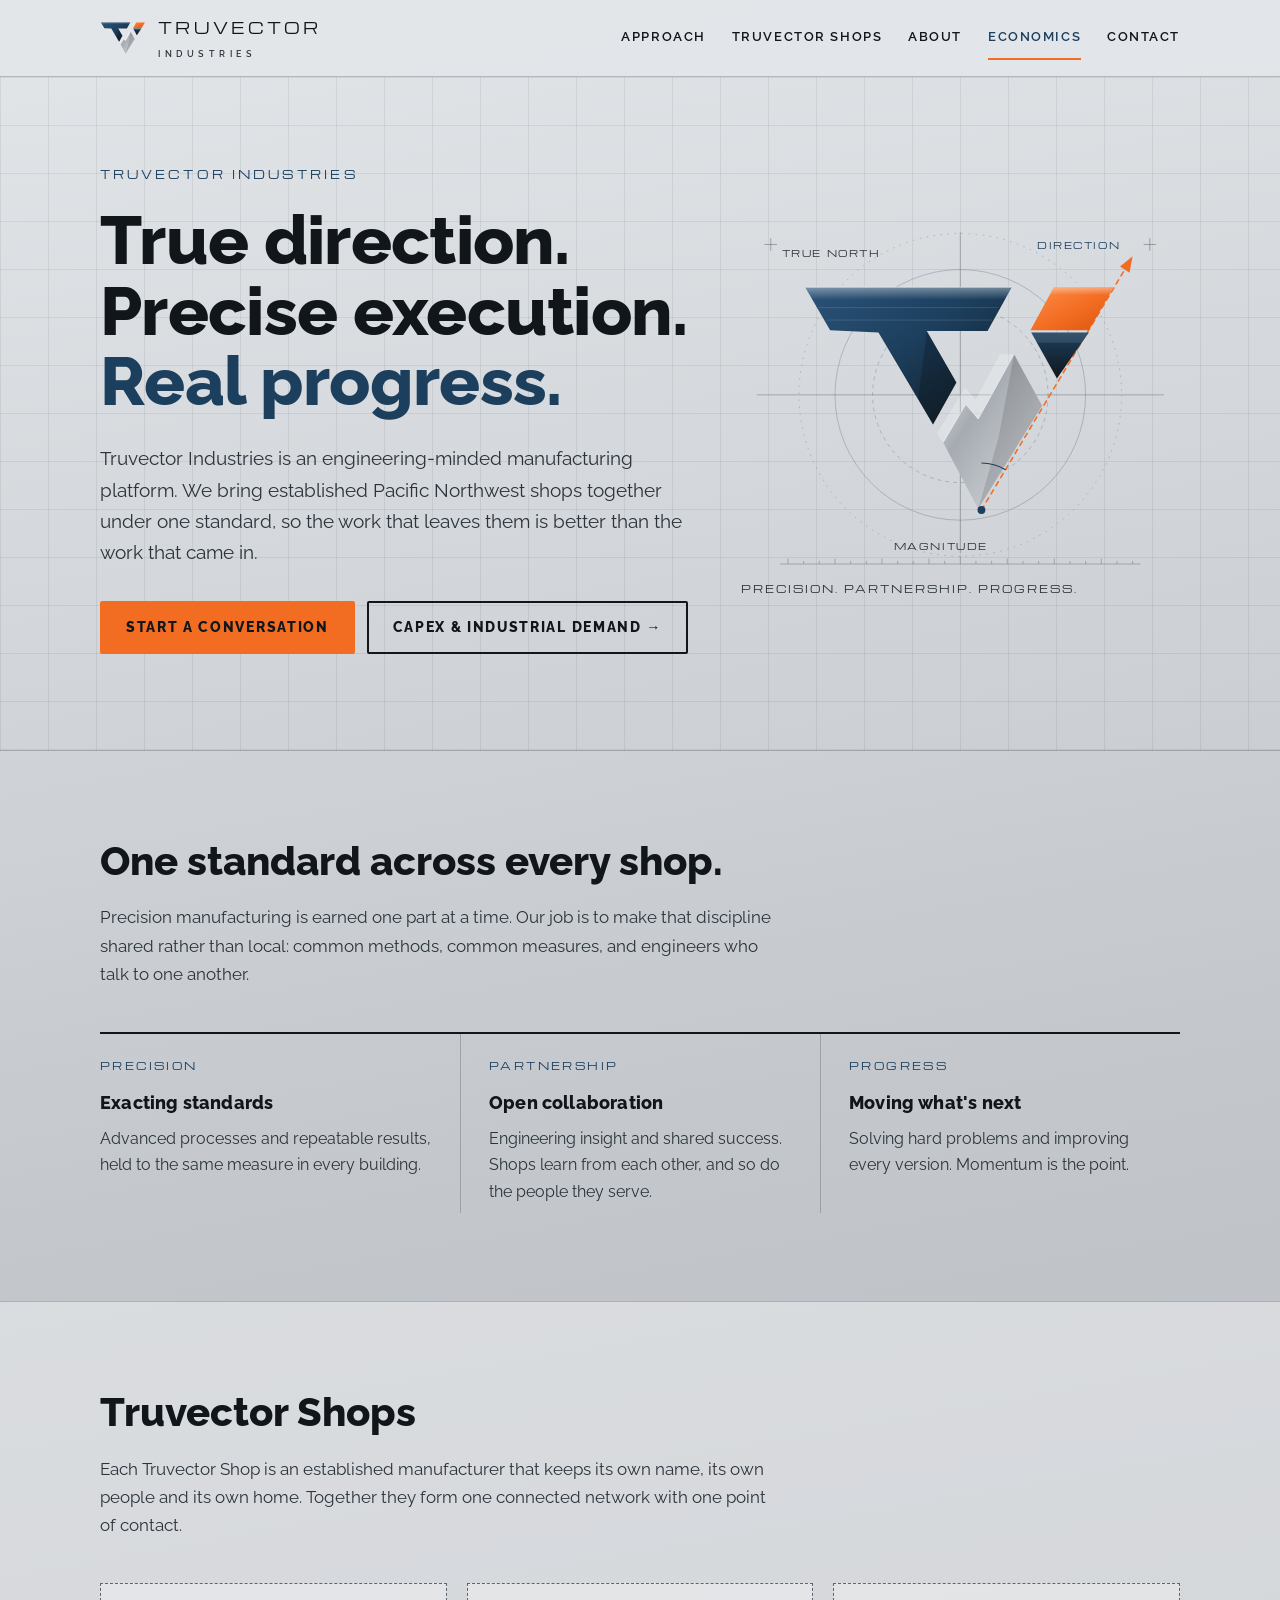
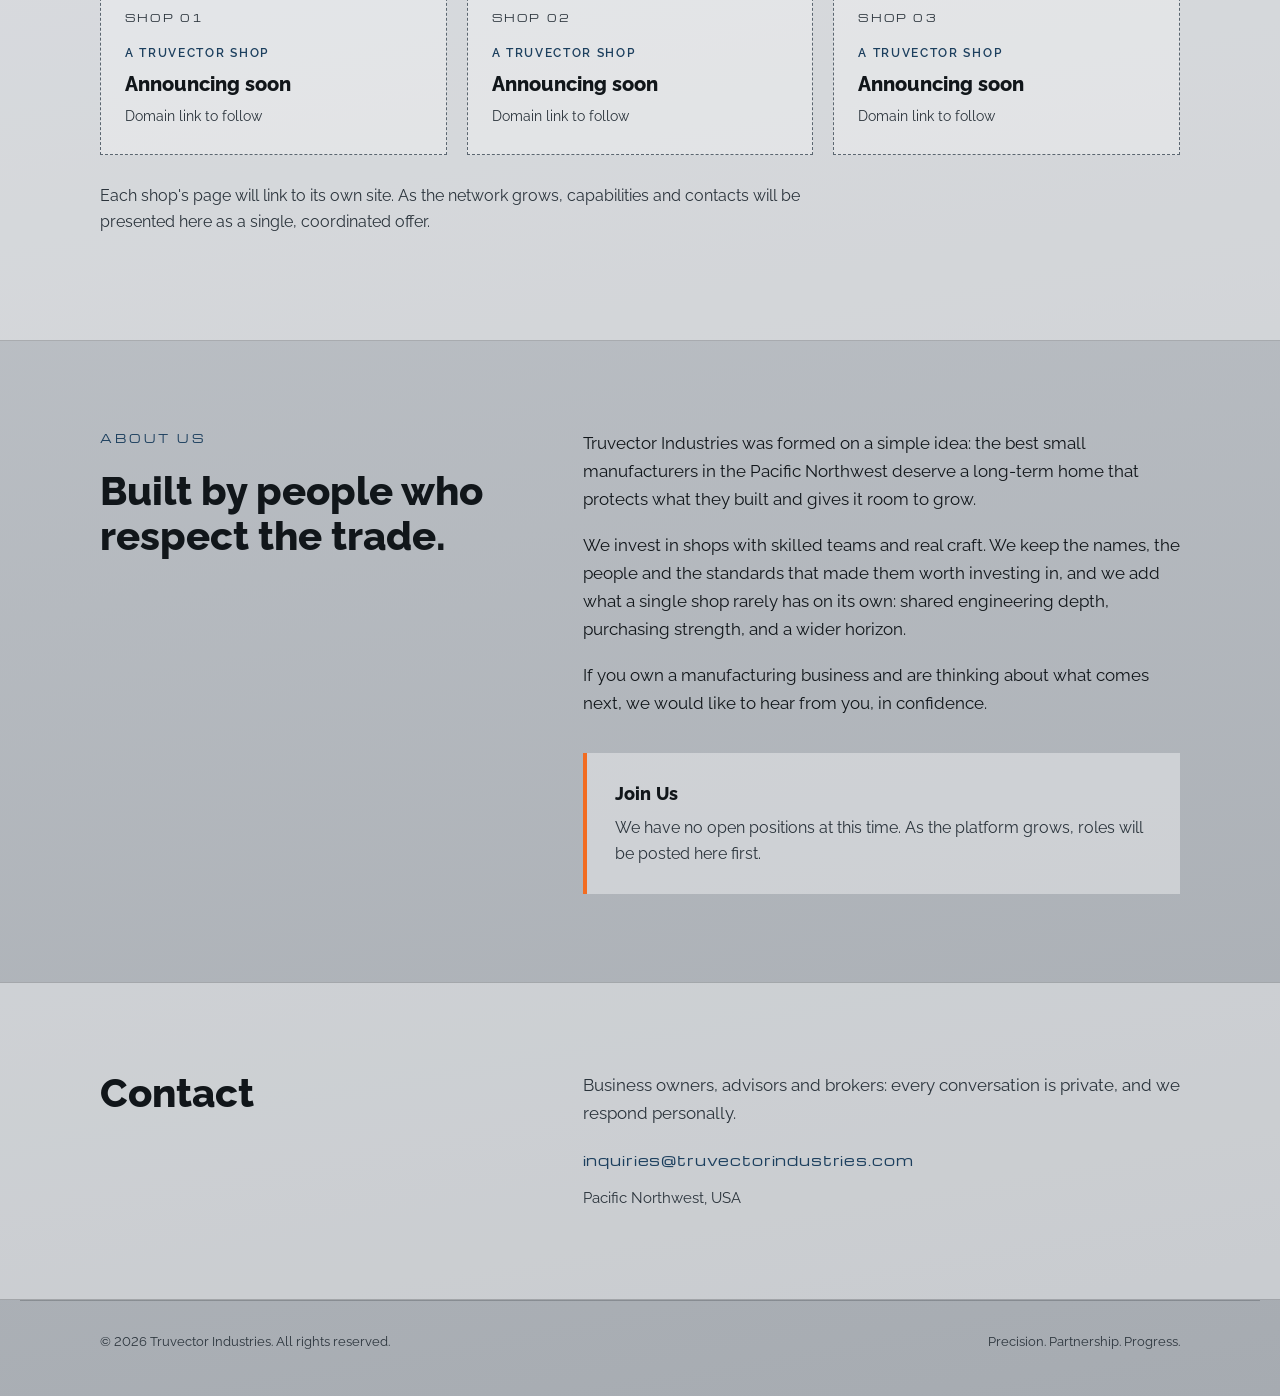
==== commit ab988c68: "Use Precision. Partnership. Progress. as the caption on both pages Co-Authored-By: Claude Sonnet 5.5" ====
--- a/public/index.html
+++ b/public/index.html
@@ -277,7 +277,7 @@
       </div>
       <figure class="mark-fig">
         <svg viewBox="0 0 560 450" role="img" aria-label="The Truvector vector mark set inside a coordinate grid, with a trajectory line showing direction and magnitude"><use href="#tv-hero"/></svg>
-        <figcaption>A vector has both magnitude and direction. So do we.</figcaption>
+        <figcaption>Precision. Partnership. Progress.</figcaption>
       </figure>
     </div>
   </div>
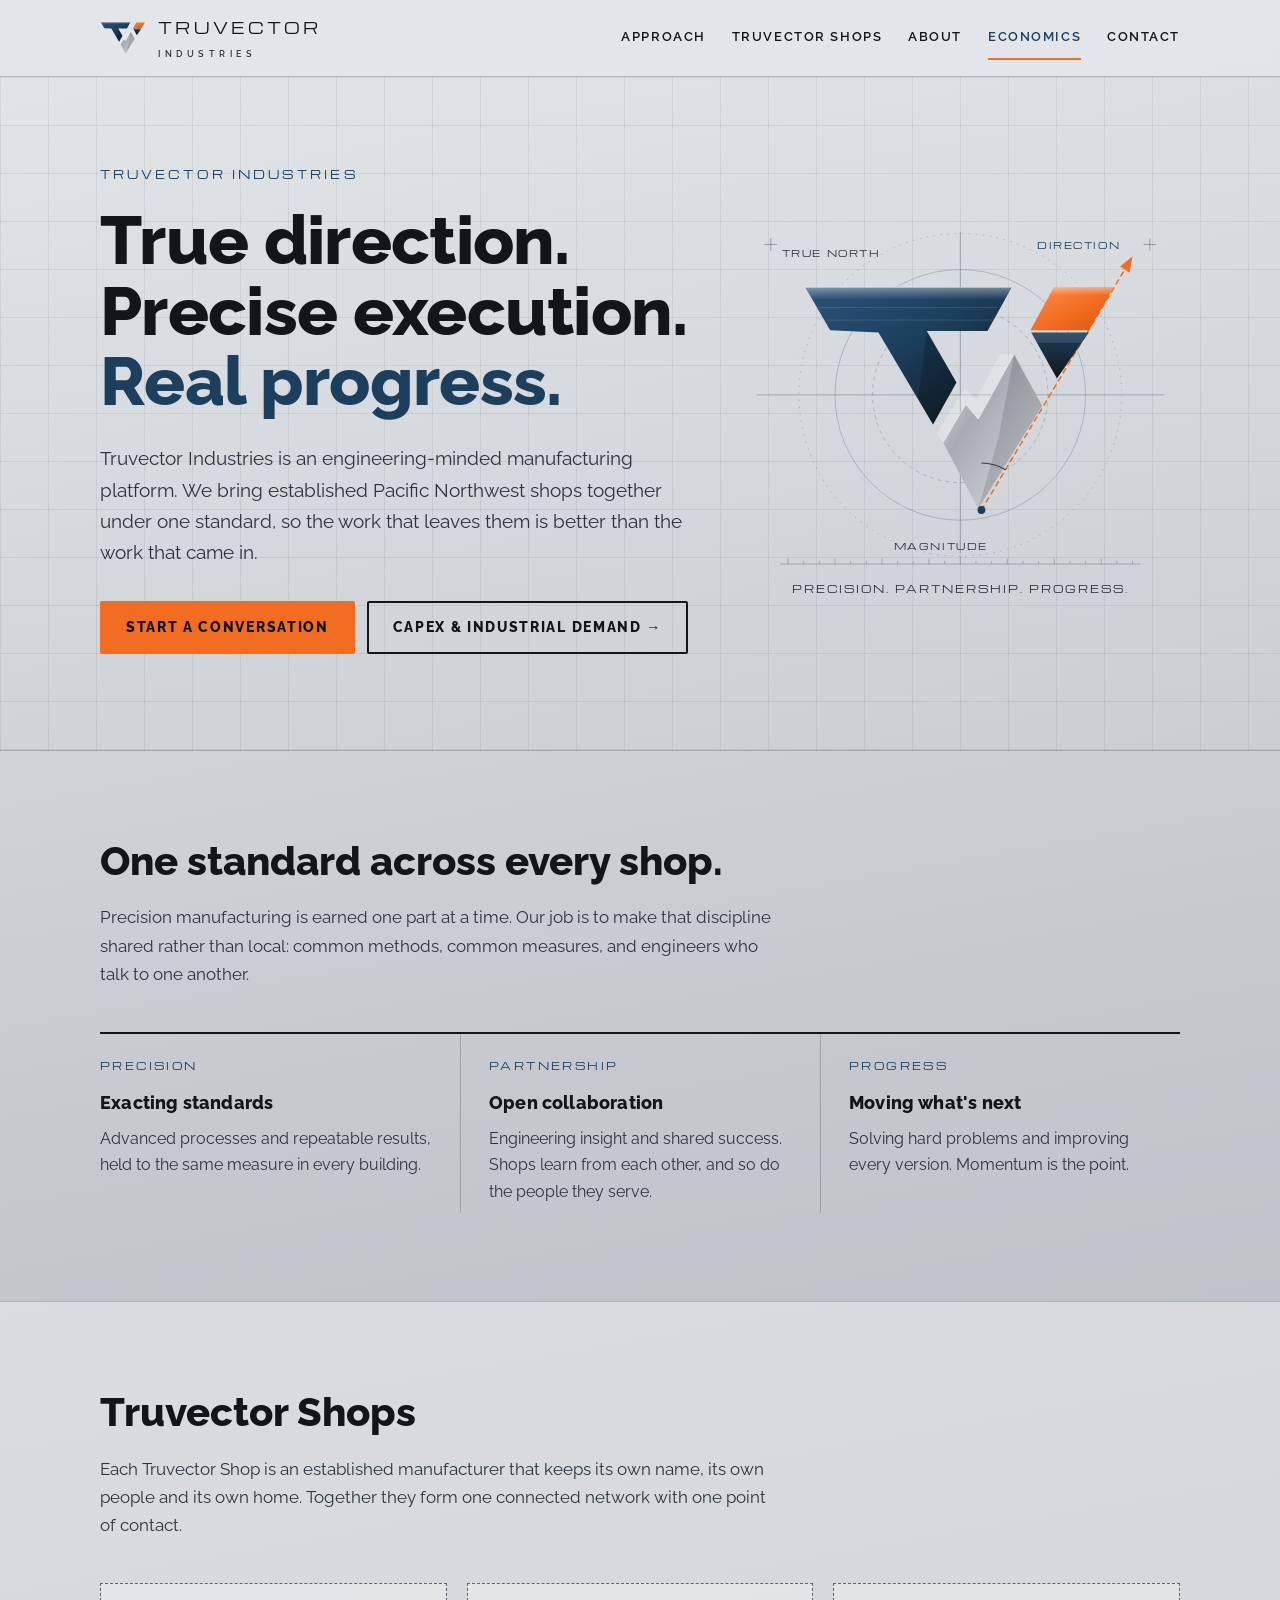
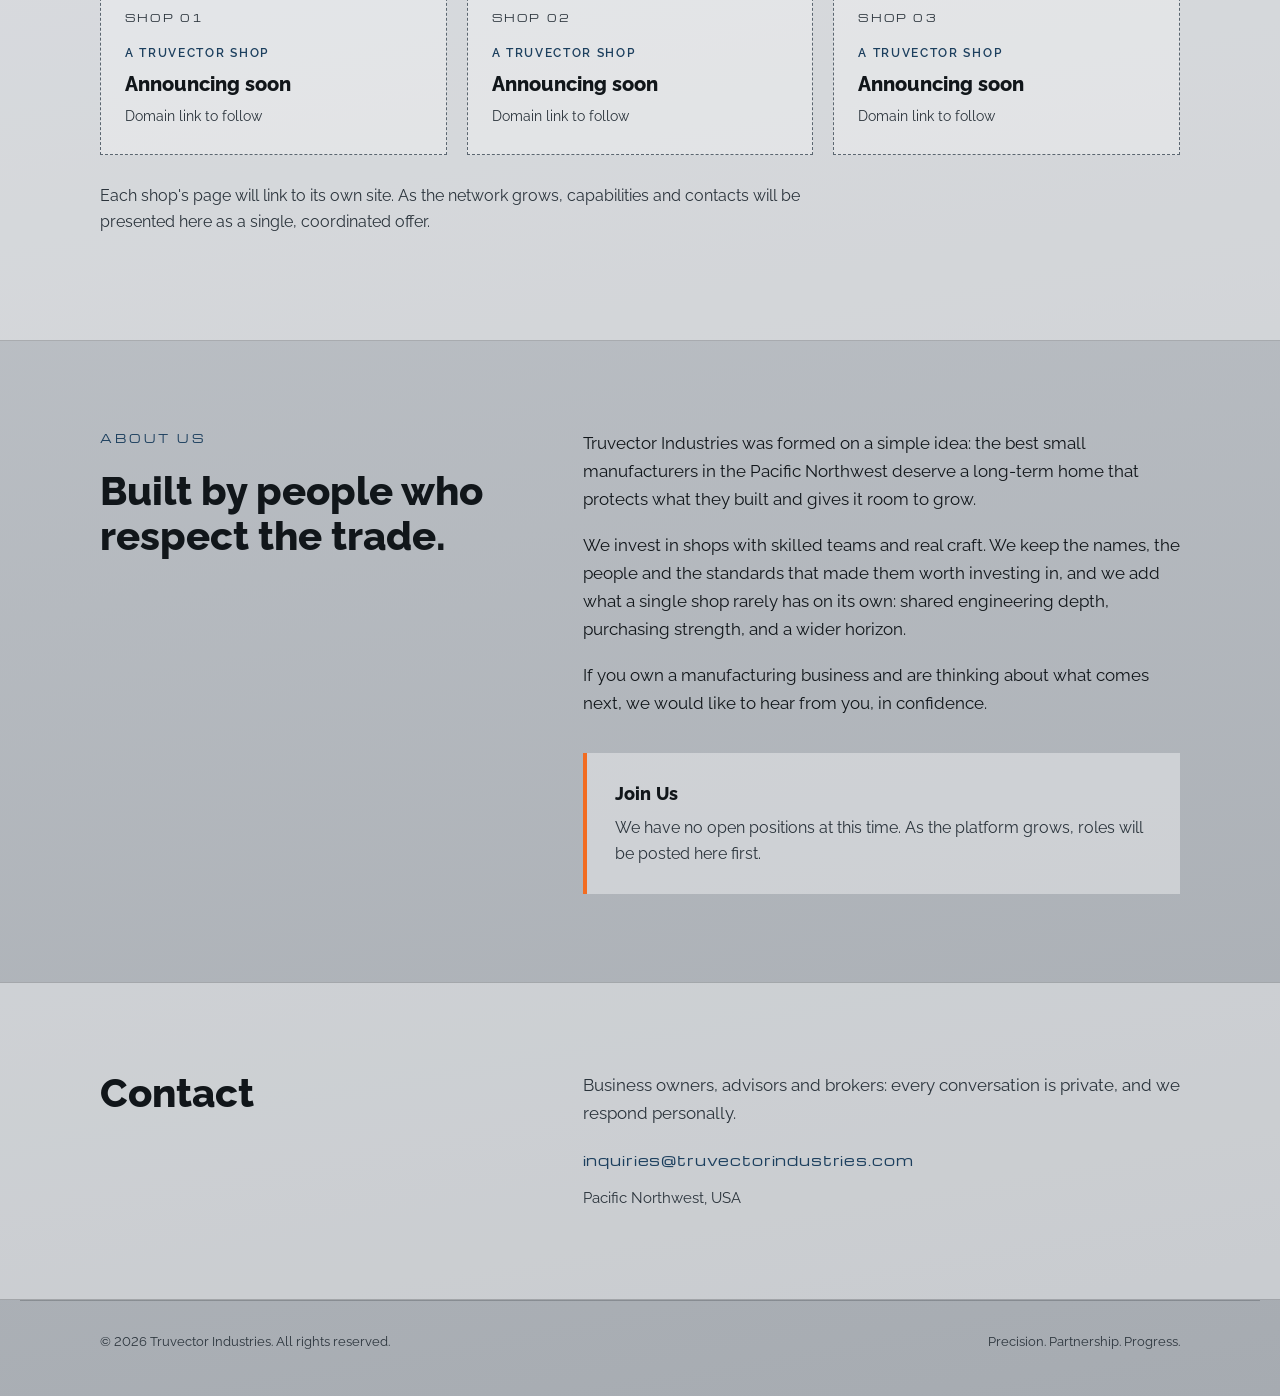
==== commit a0f199b0: "Center the figure caption on the home page to match the economics page Co-Authored-By: Claude Sonnet" ====
--- a/public/index.html
+++ b/public/index.html
@@ -108,7 +108,7 @@
 .cta-row .btn.ghost { margin-left: 0; }
 .hero figure { margin: 0; }
 .hero svg { width: 100%; height: auto; display: block; }
-.hero figcaption, .mark-fig figcaption { font-family: var(--font-tech); font-size: 10px; letter-spacing: .2em; text-transform: uppercase; color: var(--ink-soft); margin-top: 8px; }
+.hero figcaption, .mark-fig figcaption { text-align: center; font-family: var(--font-tech); font-size: 10px; letter-spacing: .2em; text-transform: uppercase; color: var(--ink-soft); margin-top: 8px; }
 
 /* sections */
 section { padding-block: 88px; scroll-margin-top: 70px; }
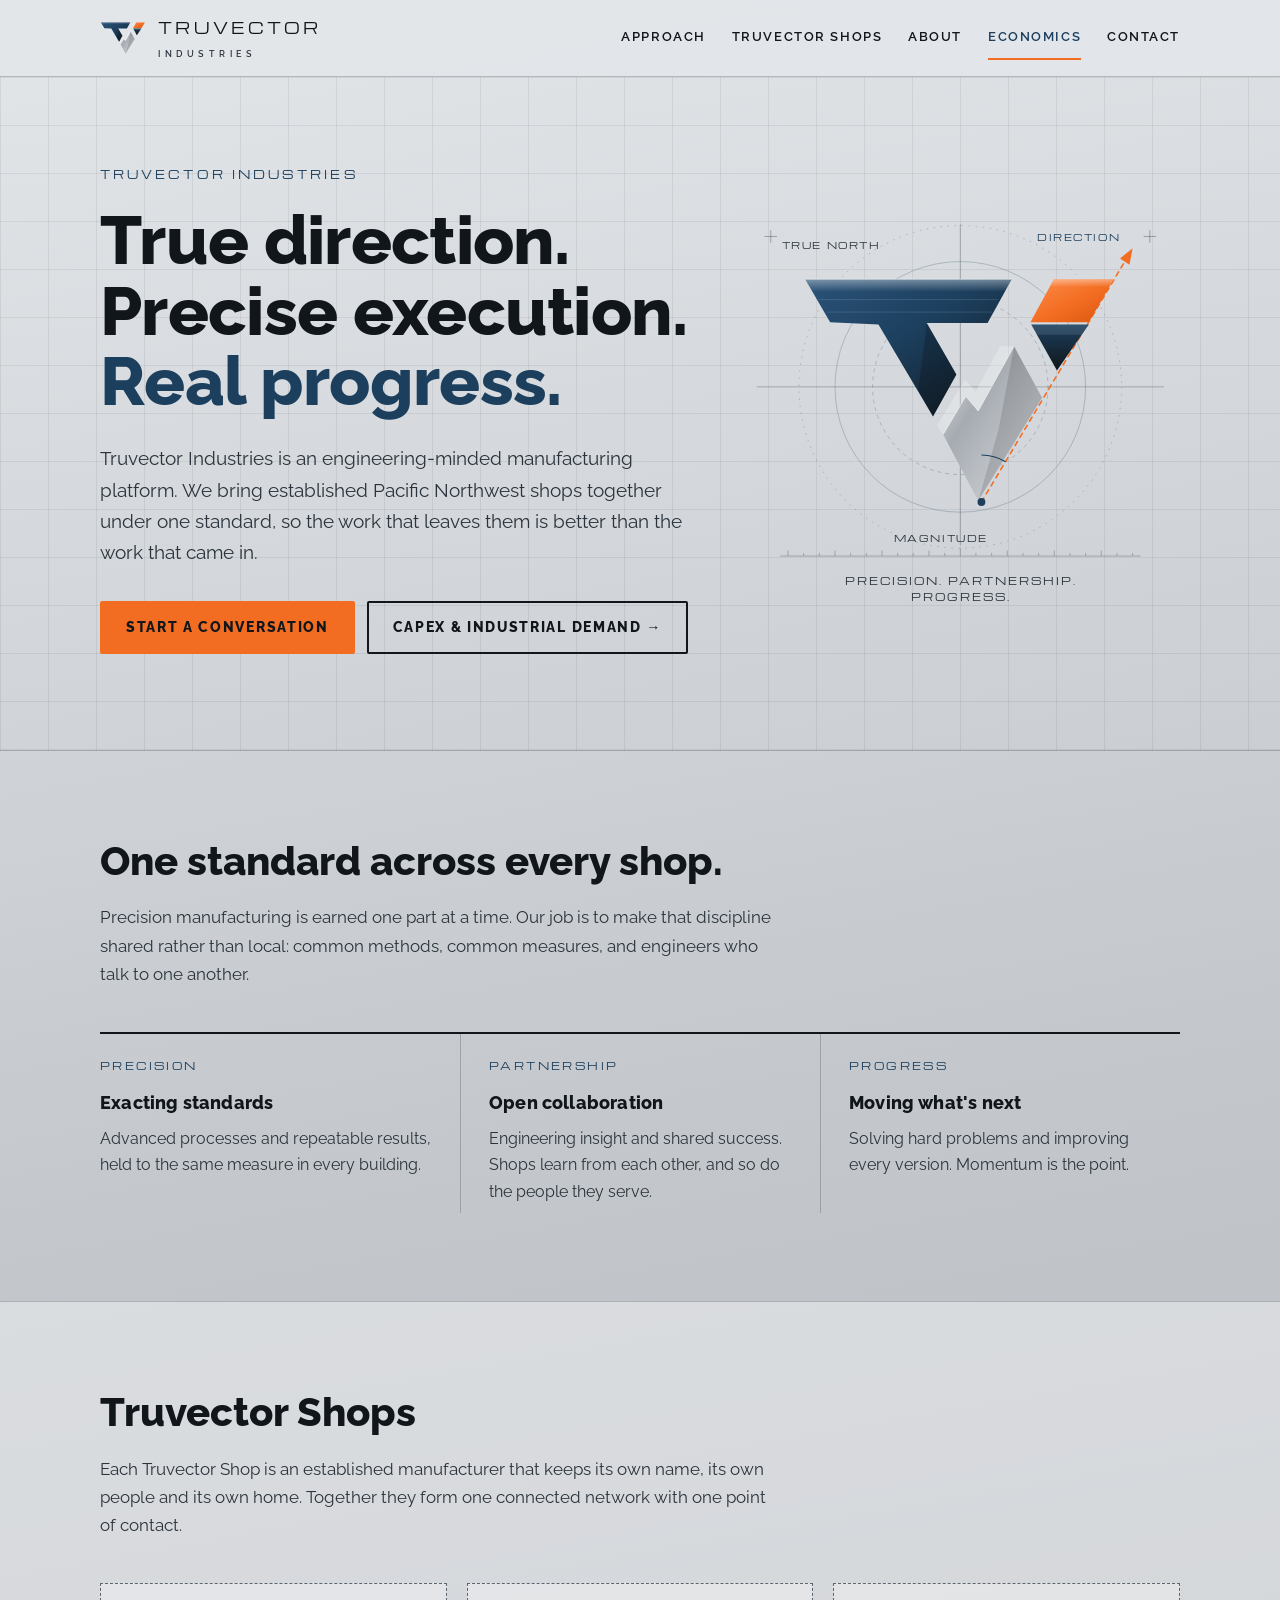
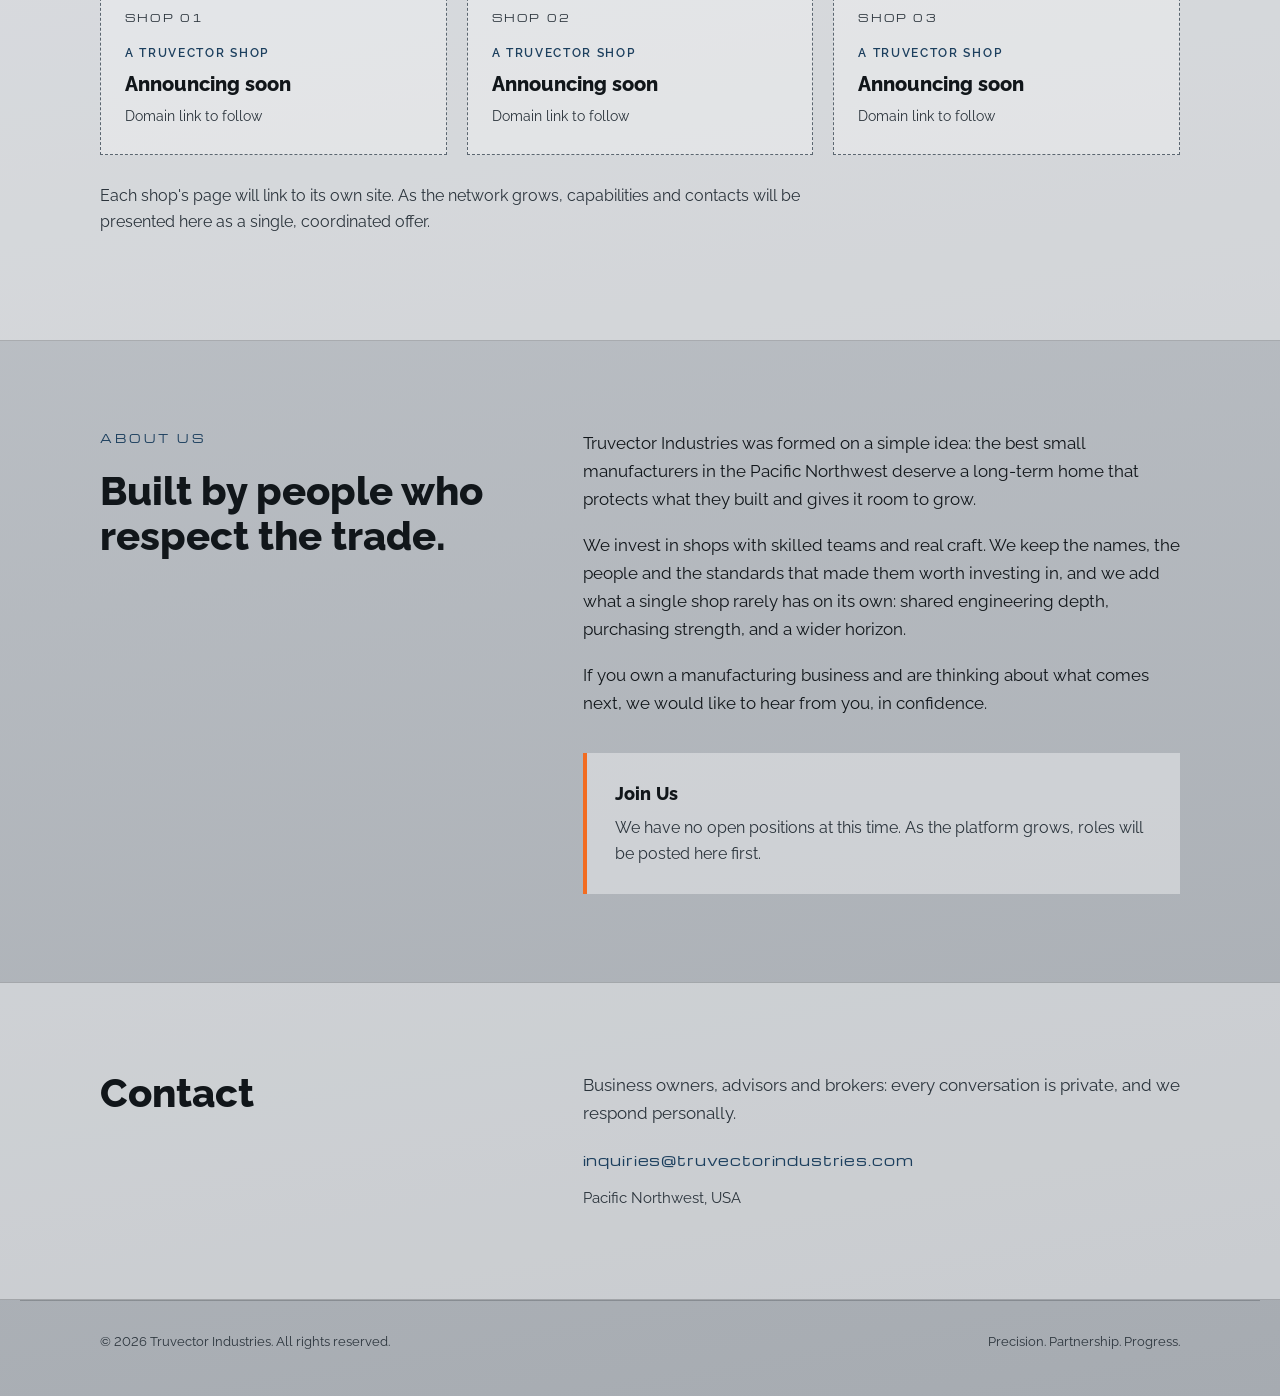
==== commit e300c38b: "Caption on two lines, Progress. centered below, on both pages Co-Authored-By: Claude Sonnet 5.5 <nor" ====
--- a/public/index.html
+++ b/public/index.html
@@ -277,7 +277,7 @@
       </div>
       <figure class="mark-fig">
         <svg viewBox="0 0 560 450" role="img" aria-label="The Truvector vector mark set inside a coordinate grid, with a trajectory line showing direction and magnitude"><use href="#tv-hero"/></svg>
-        <figcaption>Precision. Partnership. Progress.</figcaption>
+        <figcaption>Precision. Partnership.<br>Progress.</figcaption>
       </figure>
     </div>
   </div>
